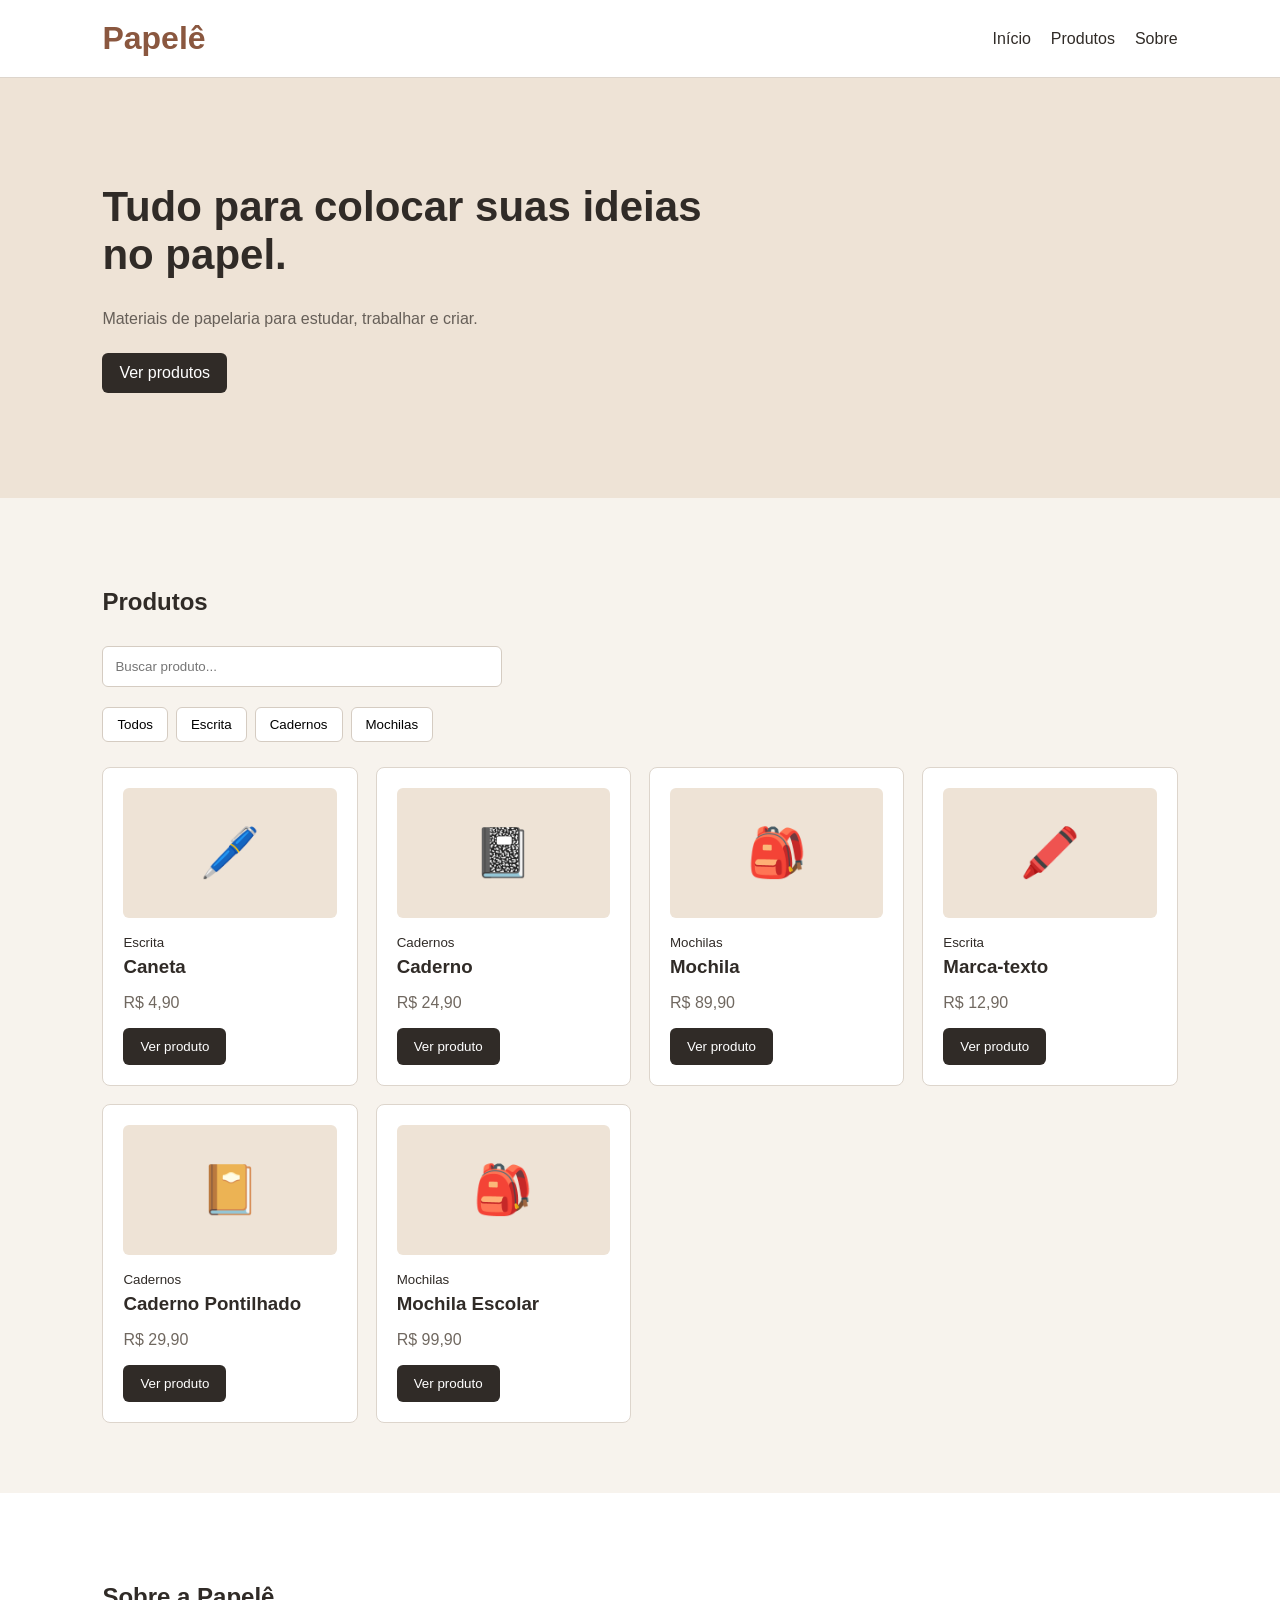
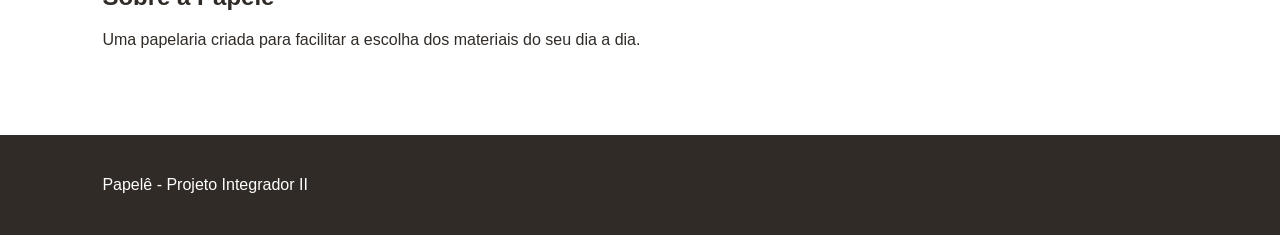
==== Papele_Parte1/index.html @ 0b6b59f6 "Add files via upload" ====
<!DOCTYPE html>
<html lang="pt-BR">
<head>
  <meta charset="UTF-8">
  <meta name="viewport" content="width=device-width, initial-scale=1.0">
  <title>Papelê - Papelaria</title>
  <link rel="stylesheet" href="css/style.css">
</head>
<body>
  <header>
    <h1>Papelê</h1>
    <nav>
      <a href="#inicio">Início</a>
      <a href="#produtos">Produtos</a>
      <a href="#sobre">Sobre</a>
    </nav>
  </header>

  <main>
    <section id="inicio" class="inicio">
      <h2>Tudo para colocar suas ideias no papel.</h2>
      <p>Materiais de papelaria para estudar, trabalhar e criar.</p>
      <a class="botao" href="#produtos">Ver produtos</a>
    </section>

    <section id="produtos">
      <h2>Produtos</h2>

      <input id="busca" type="text" placeholder="Buscar produto...">

      <div class="filtros">
        <button data-categoria="Todos">Todos</button>
        <button data-categoria="Escrita">Escrita</button>
        <button data-categoria="Cadernos">Cadernos</button>
        <button data-categoria="Mochilas">Mochilas</button>
      </div>

      <div id="lista" class="produtos"></div>
    </section>

    <section id="sobre" class="sobre">
      <h2>Sobre a Papelê</h2>
      <p>Uma papelaria criada para facilitar a escolha dos materiais do seu dia a dia.</p>
    </section>
  </main>

  <footer>
    <p>Papelê - Projeto Integrador II</p>
  </footer>

  <script src="js/app.js"></script>
</body>
</html>
---- Papele_Parte1/css/style.css ----
* {
  box-sizing: border-box;
}

body {
  margin: 0;
  font-family: Arial, sans-serif;
  background: #f7f3ed;
  color: #302b27;
}

header {
  background: white;
  padding: 20px 8%;
  display: flex;
  justify-content: space-between;
  align-items: center;
  border-bottom: 1px solid #ddd5cc;
}

header h1 {
  margin: 0;
  color: #8a573f;
}

nav {
  display: flex;
  gap: 20px;
}

nav a {
  color: #302b27;
  text-decoration: none;
}

nav a:hover {
  color: #8a573f;
}

main section {
  padding: 70px 8%;
}

.inicio {
  min-height: 420px;
  display: flex;
  flex-direction: column;
  justify-content: center;
  background: #eee3d6;
}

.inicio h2 {
  max-width: 600px;
  font-size: 42px;
  margin: 0 0 15px;
}

.inicio p {
  color: #665f58;
  margin-bottom: 25px;
}

.botao,
.produto button {
  display: inline-block;
  width: fit-content;
  border: 0;
  background: #302b27;
  color: white;
  padding: 11px 17px;
  border-radius: 6px;
  text-decoration: none;
  cursor: pointer;
}

#busca {
  width: 100%;
  max-width: 400px;
  padding: 12px;
  border: 1px solid #d5ccc2;
  border-radius: 6px;
  margin: 10px 0;
}

.filtros {
  margin: 10px 0 25px;
  display: flex;
  gap: 8px;
  flex-wrap: wrap;
}

.filtros button {
  padding: 9px 14px;
  border: 1px solid #d5ccc2;
  background: white;
  border-radius: 6px;
  cursor: pointer;
}

.produtos {
  display: grid;
  grid-template-columns: repeat(4, 1fr);
  gap: 18px;
}

.produto {
  background: white;
  border: 1px solid #ddd5cc;
  border-radius: 8px;
  padding: 20px;
}

.produto .imagem {
  height: 130px;
  display: grid;
  place-items: center;
  background: #eee3d6;
  font-size: 48px;
  border-radius: 6px;
  margin-bottom: 15px;
}

.produto h3 {
  margin: 5px 0;
}

.produto p {
  color: #706860;
}

.sobre {
  background: white;
}

footer {
  padding: 25px 8%;
  background: #302b27;
  color: white;
}

.pagina {
  min-height: 70vh;
}

@media (max-width: 800px) {
  header {
    flex-direction: column;
    gap: 15px;
  }

  .produtos {
    grid-template-columns: repeat(2, 1fr);
  }
}

@media (max-width: 500px) {
  .produtos {
    grid-template-columns: 1fr;
  }

  .inicio h2 {
    font-size: 32px;
  }

  nav {
    flex-wrap: wrap;
    justify-content: center;
  }
}
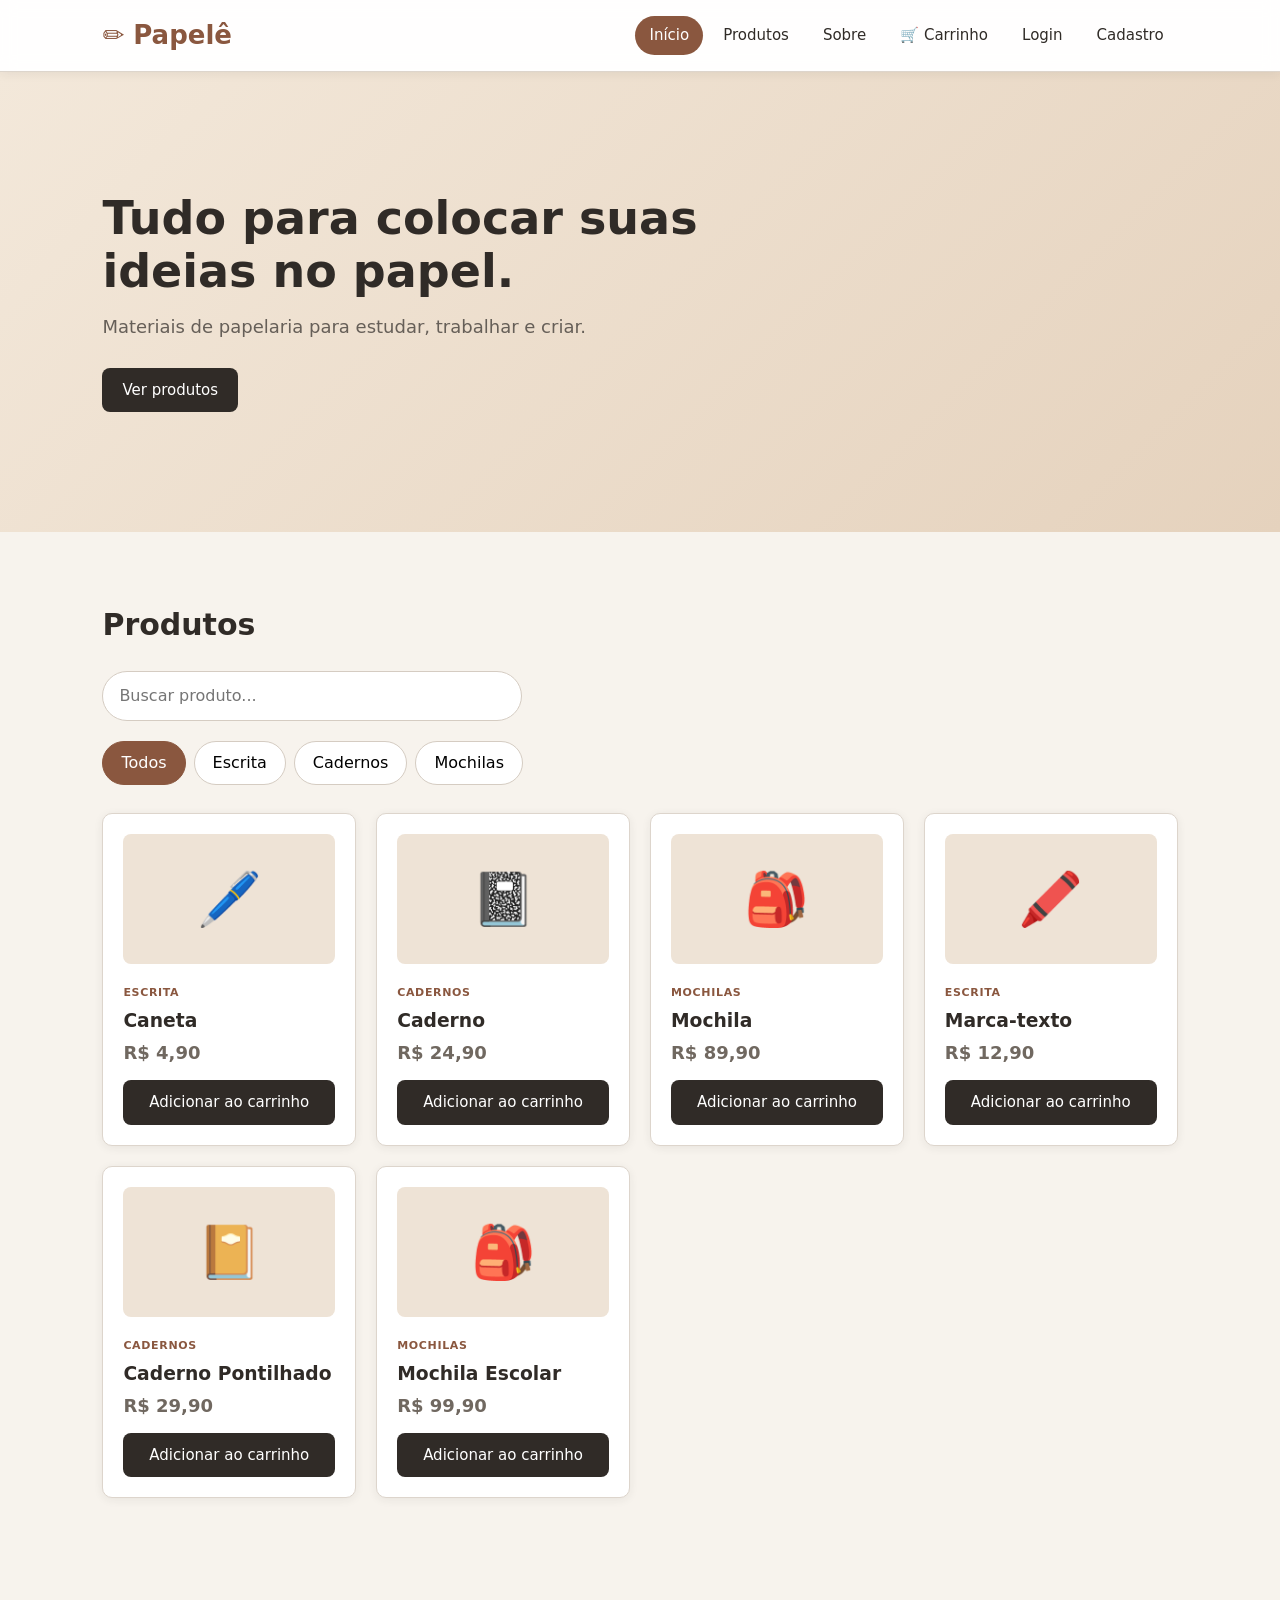
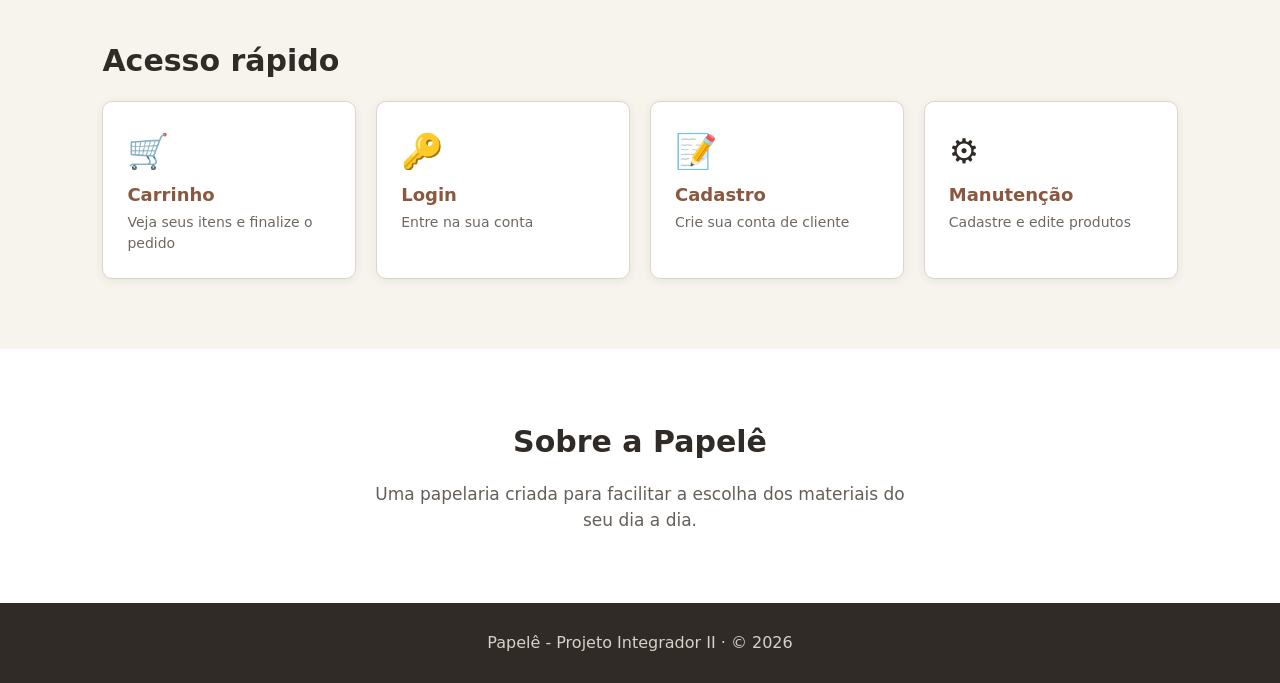
==== commit d6974fb0: "Add files via upload" ====
--- a/Papele_Parte1/index.html
+++ b/Papele_Parte1/index.html
@@ -4,15 +4,20 @@
   <meta charset="UTF-8">
   <meta name="viewport" content="width=device-width, initial-scale=1.0">
   <title>Papelê - Papelaria</title>
+
   <link rel="stylesheet" href="css/style.css">
 </head>
 <body>
   <header>
-    <h1>Papelê</h1>
+    <h1><a href="index.html">✏️ Papelê</a></h1>
     <nav>
-      <a href="#inicio">Início</a>
-      <a href="#produtos">Produtos</a>
-      <a href="#sobre">Sobre</a>
+      <a href="index.html" class="ativo">Início</a>
+      <a href="index.html#produtos">Produtos</a>
+      <a href="index.html#sobre">Sobre</a>
+      <a href="carrinho.html">🛒 Carrinho</a>
+      <a href="produtos.html">Manutenção</a>
+      <a href="login.html">Login</a>
+      <a href="clientes.html">Cadastro</a>
     </nav>
   </header>
 
@@ -38,6 +43,16 @@
       <div id="lista" class="produtos"></div>
     </section>
 
+        <section id="acesso" class="acesso">
+      <h2>Acesso rápido</h2>
+      <div class="atalhos">
+        <a class="atalho" href="carrinho.html"><span>🛒</span><strong>Carrinho</strong><small>Veja seus itens e finalize o pedido</small></a>
+        <a class="atalho" href="login.html"><span>🔑</span><strong>Login</strong><small>Entre na sua conta</small></a>
+        <a class="atalho" href="clientes.html"><span>📝</span><strong>Cadastro</strong><small>Crie sua conta de cliente</small></a>
+        <a class="atalho" href="produtos.html"><span>⚙️</span><strong>Manutenção</strong><small>Cadastre e edite produtos</small></a>
+      </div>
+    </section>
+
     <section id="sobre" class="sobre">
       <h2>Sobre a Papelê</h2>
       <p>Uma papelaria criada para facilitar a escolha dos materiais do seu dia a dia.</p>
@@ -45,9 +60,9 @@
   </main>
 
   <footer>
-    <p>Papelê - Projeto Integrador II</p>
+    <p>Papelê - Projeto Integrador II · © 2026</p>
   </footer>
-
+  <script src="js/usuario.js"></script>
   <script src="js/app.js"></script>
 </body>
 </html>
--- a/Papele_Parte1/css/style.css
+++ b/Papele_Parte1/css/style.css
@@ -1,169 +1,84 @@
-* {
-  box-sizing: border-box;
+:root {
+  --marrom: #8a573f; --marrom-escuro: #6f4330; --escuro: #302b27;
+  --bege: #eee3d6; --fundo: #f7f3ed; --borda: #ddd5cc; --texto-suave: #706860;
+  --sombra: 0 2px 10px rgba(48, 43, 39, .07); --raio: 10px;
 }
+* { box-sizing: border-box; }
+html { scroll-behavior: smooth; scroll-padding-top: 80px; }
+body { margin: 0; font-family: "Segoe UI", system-ui, Arial, sans-serif; background: var(--fundo); color: var(--escuro); line-height: 1.5; }
+[hidden] { display: none !important; }
 
-body {
-  margin: 0;
-  font-family: Arial, sans-serif;
-  background: #f7f3ed;
-  color: #302b27;
+/* Cabeçalho */
+header { position: sticky; top: 0; z-index: 10; background: rgba(255,255,255,.92); backdrop-filter: blur(8px);
+  padding: 16px 8%; display: flex; justify-content: space-between; align-items: center;
+  border-bottom: 1px solid var(--borda); box-shadow: var(--sombra); }
+header h1 { margin: 0; font-size: 26px; }
+header h1 a { color: var(--marrom); text-decoration: none; }
+nav { display: flex; gap: 6px; align-items: center; }
+nav a { color: var(--escuro); text-decoration: none; padding: 8px 14px; border-radius: 999px; font-size: 15px; transition: .2s; }
+nav a:hover { background: var(--bege); color: var(--marrom); }
+nav a.ativo { background: var(--marrom); color: white; }
+nav .usuario { padding: 8px 10px; font-size: 15px; font-weight: 600; color: var(--marrom); }
+
+/* Seções */
+main section { padding: 70px 8%; }
+main section h2 { font-size: 30px; margin: 0 0 18px; }
+.pagina { min-height: 70vh; }
+
+.inicio { min-height: 460px; display: flex; flex-direction: column; justify-content: center;
+  background: linear-gradient(135deg, #f3e8da 0%, #e5d2bd 100%); }
+.inicio h2 { max-width: 620px; font-size: 46px; line-height: 1.15; margin: 0 0 15px; }
+.inicio p { color: #665f58; font-size: 18px; margin: 0 0 28px; }
+.sobre { background: white; text-align: center; }
+.sobre p { max-width: 560px; margin: 0 auto; color: #665f58; font-size: 17px; }
+
+/* Botões */
+.botao, .produto button { display: inline-block; width: fit-content; border: 0; background: var(--escuro); color: white;
+  padding: 11px 20px; border-radius: 8px; text-decoration: none; cursor: pointer; font: inherit; font-size: 15px; transition: .2s; }
+.botao:hover, .produto button:hover { background: var(--marrom); transform: translateY(-1px); }
+.botao.secundario { background: white; color: var(--escuro); border: 1px solid #d5ccc2; }
+.botao.secundario:hover { background: var(--bege); }
+
+/* Busca e filtros */
+#busca { width: 100%; max-width: 420px; padding: 12px 16px; border: 1px solid #d5ccc2; border-radius: 999px; margin: 6px 0 10px; font: inherit; background: white; }
+#busca:focus { outline: 2px solid var(--marrom); outline-offset: 1px; }
+.filtros { margin: 10px 0 28px; display: flex; gap: 8px; flex-wrap: wrap; }
+.filtros button { padding: 9px 18px; border: 1px solid #d5ccc2; background: white; border-radius: 999px; cursor: pointer; font: inherit; transition: .2s; }
+.filtros button:hover, .filtros button:focus { background: var(--marrom); color: white; border-color: var(--marrom); }
+.filtros button.ativo { background: var(--marrom); color: white; border-color: var(--marrom); }
+
+/* Produtos */
+.produtos { display: grid; grid-template-columns: repeat(4, 1fr); gap: 20px; }
+.produto { background: white; border: 1px solid var(--borda); border-radius: var(--raio); padding: 20px; box-shadow: var(--sombra); transition: .25s; }
+.produto:hover { transform: translateY(-4px); box-shadow: 0 10px 24px rgba(48,43,39,.12); }
+.produto .imagem { height: 130px; display: grid; place-items: center; background: var(--bege); font-size: 52px; border-radius: 8px; margin-bottom: 15px; }
+.produto small { color: var(--marrom); text-transform: uppercase; font-size: 11px; letter-spacing: .06em; font-weight: 600; }
+.produto h3 { margin: 4px 0; }
+.produto p { color: var(--texto-suave); font-weight: 600; font-size: 18px; margin: 4px 0 14px; }
+.produto button { width: 100%; }
+
+/* Acesso rápido */
+.acesso { background: var(--fundo); }
+.atalhos { display: grid; grid-template-columns: repeat(4, 1fr); gap: 20px; }
+.atalho { display: flex; flex-direction: column; gap: 4px; background: white; border: 1px solid var(--borda); border-radius: var(--raio);
+  padding: 24px; text-decoration: none; color: var(--escuro); box-shadow: var(--sombra); transition: .25s; }
+.atalho:hover { transform: translateY(-4px); border-color: var(--marrom); box-shadow: 0 10px 24px rgba(48,43,39,.12); }
+.atalho span { font-size: 34px; }
+.atalho strong { color: var(--marrom); font-size: 18px; }
+.atalho small { color: var(--texto-suave); font-size: 14px; }
+
+/* Rodapé */
+footer { padding: 28px 8%; background: var(--escuro); color: #d9d1c8; text-align: center; }
+footer p { margin: 0; }
+
+@media (max-width: 1000px) { .produtos { grid-template-columns: repeat(3, 1fr); } .atalhos { grid-template-columns: repeat(2, 1fr); } }
+@media (max-width: 800px) {
+  header { flex-direction: column; gap: 10px; }
+  nav { flex-wrap: wrap; justify-content: center; }
+  .produtos { grid-template-columns: repeat(2, 1fr); }
+  main section { padding: 50px 6%; }
 }
-
-header {
-  background: white;
-  padding: 20px 8%;
-  display: flex;
-  justify-content: space-between;
-  align-items: center;
-  border-bottom: 1px solid #ddd5cc;
+@media (max-width: 500px) {
+  .produtos, .atalhos { grid-template-columns: 1fr; }
+  .inicio h2 { font-size: 32px; }
 }
-
-header h1 {
-  margin: 0;
-  color: #8a573f;
-}
-
-nav {
-  display: flex;
-  gap: 20px;
-}
-
-nav a {
-  color: #302b27;
-  text-decoration: none;
-}
-
-nav a:hover {
-  color: #8a573f;
-}
-
-main section {
-  padding: 70px 8%;
-}
-
-.inicio {
-  min-height: 420px;
-  display: flex;
-  flex-direction: column;
-  justify-content: center;
-  background: #eee3d6;
-}
-
-.inicio h2 {
-  max-width: 600px;
-  font-size: 42px;
-  margin: 0 0 15px;
-}
-
-.inicio p {
-  color: #665f58;
-  margin-bottom: 25px;
-}
-
-.botao,
-.produto button {
-  display: inline-block;
-  width: fit-content;
-  border: 0;
-  background: #302b27;
-  color: white;
-  padding: 11px 17px;
-  border-radius: 6px;
-  text-decoration: none;
-  cursor: pointer;
-}
-
-#busca {
-  width: 100%;
-  max-width: 400px;
-  padding: 12px;
-  border: 1px solid #d5ccc2;
-  border-radius: 6px;
-  margin: 10px 0;
-}
-
-.filtros {
-  margin: 10px 0 25px;
-  display: flex;
-  gap: 8px;
-  flex-wrap: wrap;
-}
-
-.filtros button {
-  padding: 9px 14px;
-  border: 1px solid #d5ccc2;
-  background: white;
-  border-radius: 6px;
-  cursor: pointer;
-}
-
-.produtos {
-  display: grid;
-  grid-template-columns: repeat(4, 1fr);
-  gap: 18px;
-}
-
-.produto {
-  background: white;
-  border: 1px solid #ddd5cc;
-  border-radius: 8px;
-  padding: 20px;
-}
-
-.produto .imagem {
-  height: 130px;
-  display: grid;
-  place-items: center;
-  background: #eee3d6;
-  font-size: 48px;
-  border-radius: 6px;
-  margin-bottom: 15px;
-}
-
-.produto h3 {
-  margin: 5px 0;
-}
-
-.produto p {
-  color: #706860;
-}
-
-.sobre {
-  background: white;
-}
-
-footer {
-  padding: 25px 8%;
-  background: #302b27;
-  color: white;
-}
-
-.pagina {
-  min-height: 70vh;
-}
-
-@media (max-width: 800px) {
-  header {
-    flex-direction: column;
-    gap: 15px;
-  }
-
-  .produtos {
-    grid-template-columns: repeat(2, 1fr);
-  }
-}
-
-@media (max-width: 500px) {
-  .produtos {
-    grid-template-columns: 1fr;
-  }
-
-  .inicio h2 {
-    font-size: 32px;
-  }
-
-  nav {
-    flex-wrap: wrap;
-    justify-content: center;
-  }
-}
